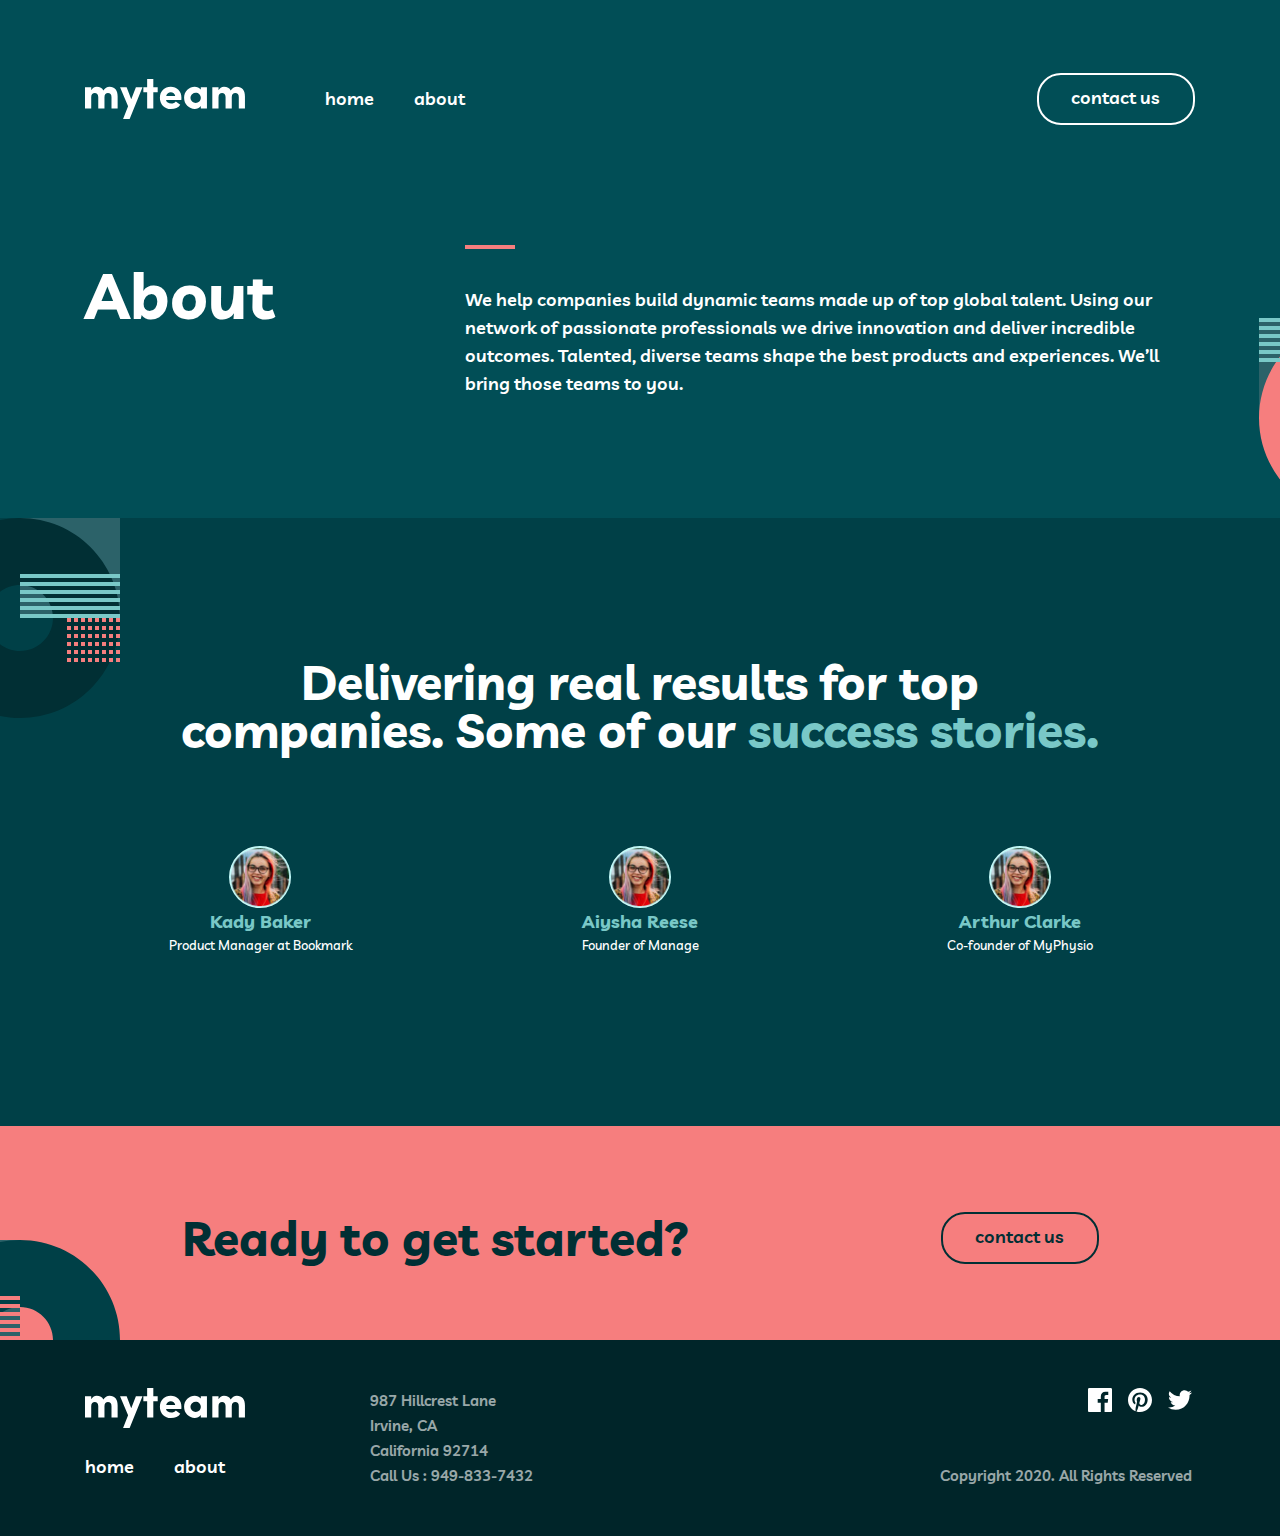
==== about.html @ 5551cfc5 "Add about.html page with header and hero" ====
<!DOCTYPE html>
<html lang="en">
<head>
    <meta charset="UTF-8">
    <meta http-equiv="X-UA-Compatible" content="IE=edge">
    <meta name="viewport" content="width=device-width, initial-scale=1.0">
    <title>Myteam</title>
    
    <!-- STYLES -->
    <link rel="stylesheet" href="css/normalize.css">
    <link rel="stylesheet" href="css/main.css">
</head>
<body>
    
    <!-- Site-header -->
    <header class="site-header">
        <div class="site-header__container container">
            <a class="logo-link" href="index.html">
                <img class="logo" src="img/myteam.svg" alt="Myteam logo" width="160" height="40">
            </a>
            <nav class="sitenav">
                <ul class="sitenav__items">
                    <li class="sitenav__item"><a class="sitenav__link" href="index.html">home</a></li>
                    <li class="sitenav__item"><a class="sitenav__link" href="about.html">about</a></li>
                </ul>
            </nav>
            <a class="btn btn--white" href="contact.html">contact us</a>
        </div>
    </header>
    
    <!-- Hero -->
    <div class="hero hero--about">
        <div class="hero-container hero__container--about container">
            <h1 class="hero__heading hero__heading--about">About</h1>
            <div class="hero__content hero__content--about">
                <hr class=" main-hr main-hr--red main-hr--about">
                <p class="hero__text">We help companies build dynamic teams made up of top global talent. Using our network of passionate professionals we drive innovation and deliver incredible outcomes. Talented, diverse teams shape the best products and experiences. We’ll bring those teams to you.</p>
            </div>
            <img class="hero__light-circle" src="img/light-circle.svg" alt="">
        </div>
    </div>

    <main class="main-content">

        <!-- Team -->
        <section class="reviews">
            <img class="reviews__bg-right" src="img/reviews-bg-left.svg" alt="">
            <img class="reviews__bg-left" src="img/reviews-bg-right.svg" alt="">
            <div class="container">
                <h2 class="reviews__heading">Delivering real results for top companies. Some of our <span class="reviews__blue-text">success stories.</span></h2>
                <ul class="reviews__list">
                    
                    <li class="reviews__item">
                        <img class="reviews__item-img" src="img/kady.jpg" alt="Kady" width="62" height="62" srcset="img/kady.jpg 1x, img/kady@2x.jpg 2x">
                        <h3 class="reviews__item-name">Kady Baker
                            <span class="reviews__item-profession">Product Manager at Bookmark</span>
                        </h3>
                    </li>

                    <li class="reviews__item">
                        <img class="reviews__item-img" src="img/kady.jpg" alt="Kady" width="62" height="62" srcset="img/kady.jpg 1x, img/kady@2x.jpg 2x">
                        <h3 class="reviews__item-name">Aiysha Reese
                            <span class="reviews__item-profession">Founder of Manage</span>
                        </h3>
                    </li>

                    <li class="reviews__item">
                        <img class="reviews__item-img" src="img/kady.jpg" alt="Kady" width="62" height="62" srcset="img/kady.jpg 1x, img/kady@2x.jpg 2x">
                        <h3 class="reviews__item-name">Arthur Clarke
                            <span class="reviews__item-profession">Co-founder of MyPhysio</span>
                        </h3>
                    </li>

                </ul>
            </div>
        </section>

        <!-- Cta -->
        <section class="cta">
            <img class="cta__bg-img" src="img/cta-bg.svg" alt="">
            <div class="cta__container container">
                <h2 class="cta__heading">Ready to get started?</h2>
                <a class="btn btn--black" href="contact.html">contact us</a>
            </div>
        </section>
    </main>
    
    <!-- Footer -->
    <footer class="footer">
        <div class="footer__container container">

            <div class="footer__left">
                <a class="footer__logo-link" href="index.html">
                    <img class="footer__logo" src="img/myteam.svg" alt="Myteam logo" width="160" height="40">
                </a>
                <ul class="footer__nav">
                    <li class="footer__nav-item"><a class="footer__link" href="index.html">home</a></li>
                    <li class="footer__nav-item"><a class="footer__link" href="about.html">about</a></li>
                </ul>
            </div>

            <div class="footer__center">
                <ul class="footer__list">
                    <li class="footer__item">987  Hillcrest Lane</li>
                    <li class="footer__item">Irvine, CA</li>
                    <li class="footer__item">California 92714</li>
                    <li class="footer__item">Call Us : 949-833-7432</li>
                </ul>
            </div>
            
            <div class="footer__right">
                <ul class="footer__socials socials">

                    <li class="socials__item">
                        <a class="socials__link" href="#">
                           <svg class="socials__icon" width="24" height="24" fill="none" xmlns="http://www.w3.org/2000/svg"><path d="M22.675 0H1.325C.593 0 0 .593 0 1.325v21.351C0 23.407.593 24 1.325 24H12.82v-9.294H9.692v-3.622h3.128V8.413c0-3.1 1.893-4.788 4.659-4.788 1.325 0 2.463.099 2.795.143v3.24l-1.918.001c-1.504 0-1.795.715-1.795 1.763v2.313h3.587l-.467 3.622h-3.12V24h6.116c.73 0 1.323-.593 1.323-1.325V1.325C24 .593 23.407 0 22.675 0Z" fill="currentColor"/></svg>   
                        </a>
                    </li>

                    <li class="socials__item">
                        <a class="socials__link" href="#">
                            <svg class="socials__icon" width="24" height="24" fill="none" xmlns="http://www.w3.org/2000/svg"><path d="M12 0C5.373 0 0 5.372 0 12c0 5.084 3.163 9.426 7.627 11.174-.105-.949-.2-2.405.042-3.441.218-.937 1.407-5.965 1.407-5.965s-.359-.719-.359-1.782c0-1.668.967-2.914 2.171-2.914 1.023 0 1.518.769 1.518 1.69 0 1.029-.655 2.568-.994 3.995-.283 1.194.599 2.169 1.777 2.169 2.133 0 3.772-2.249 3.772-5.495 0-2.873-2.064-4.882-5.012-4.882-3.414 0-5.418 2.561-5.418 5.207 0 1.031.397 2.138.893 2.738a.36.36 0 0 1 .083.345l-.333 1.36c-.053.22-.174.267-.402.161-1.499-.698-2.436-2.889-2.436-4.649 0-3.785 2.75-7.262 7.929-7.262 4.163 0 7.398 2.967 7.398 6.931 0 4.136-2.607 7.464-6.227 7.464-1.216 0-2.359-.631-2.75-1.378l-.748 2.853c-.271 1.043-1.002 2.35-1.492 3.146C9.57 23.812 10.763 24 12 24c6.627 0 12-5.373 12-12 0-6.628-5.373-12-12-12Z" fill="currentColor"/></svg>
                        </a>
                    </li>

                    <li class="socials__item">
                        <a class="socials__link" href="#">
                            <svg class="socials__icon" width="24" height="20" fill="none" xmlns="http://www.w3.org/2000/svg"><path d="M24 2.557a9.83 9.83 0 0 1-2.828.775A4.932 4.932 0 0 0 23.337.608a9.864 9.864 0 0 1-3.127 1.195A4.916 4.916 0 0 0 16.616.248c-3.179 0-5.515 2.966-4.797 6.045A13.978 13.978 0 0 1 1.671 1.149a4.93 4.93 0 0 0 1.523 6.574 4.903 4.903 0 0 1-2.229-.616c-.054 2.281 1.581 4.415 3.949 4.89a4.935 4.935 0 0 1-2.224.084 4.928 4.928 0 0 0 4.6 3.419A9.9 9.9 0 0 1 0 17.54a13.94 13.94 0 0 0 7.548 2.212c9.142 0 14.307-7.721 13.995-14.646A10.025 10.025 0 0 0 24 2.557Z" fill="currentColor"/></svg>
                        </a>
                    </li>
                    
                </ul>
                <span class="footer__reserved">Copyright 2020. All Rights Reserved</span>
            </div>
        </div>
    </footer>
</body>
</html>
---- css/main.css ----
:root {
    --midnight-green: #014E56;
    --light--red: #F67E7E;
    --white: #fff;
    --light-blue: #79C8C7;
    --police-blue: #2C6269;
    --sacramento-state-green:  #012F34;
    --dark-green:  #002529;
    --reviews-bg: #004047;
}

/* FONTS */
@font-face {
    font-family: "Livvic";
    font-style: normal;
    font-weight: 500;
    src: url("../fonts/livvic-v13-latin-500.woff2") format("woff2"),
         url("../fonts/livvic-v13-latin-500.woff") format("woff");
    font-display: swap;
}

@font-face {
    font-family: "Livvic";
    font-style: italic;
    font-weight: 500;
    src: url("../fonts/livvic-v13-latin-500italic.woff2") format("woff2"),
         url("../fonts/livvic-v13-latin-500italic.woff") format("woff");
    font-display: swap;
}

@font-face {
    font-family: "Livvic";
    font-style: normal;
    font-weight: 600;
    src: url("../fonts/livvic-v13-latin-600.woff2") format("woff2"),
         url("../fonts/livvic-v13-latin-600.woff") format("woff");
    font-display: swap;
}

@font-face {
    font-family: "Livvic";
    font-style: normal;
    font-weight: 700;
    src: url("../fonts/livvic-v13-latin-700.woff2") format("woff2"),
         url("../fonts/livvic-v13-latin-700.woff") format("woff");
    font-display: swap;
}
  

html {
    height: 100%;
    scroll-behavior: smooth;
    box-sizing: border-box;
}

*,
*::before,
*::after {
    box-sizing: inherit;
}

*:focus {
    outline: 3px dashed var(--white);
    outline-offset: 3px;
}

body {
    display: flex;
    flex-direction: column;
    height: 100%;
    background-color: var(--midnight-green);
    font-family: "Livvic", "Arial", sans-serif;
    font-weight: 600;
    font-size: 15px;
    line-height: 25px;
    color: var(--white);
    overflow-x: hidden;
}

img {
    max-width: 100%;
    height: auto;
}

a {
    display: inline-block;
    text-decoration: none;
}

.container {
    width: 100%;
    max-width: 1150px;
    padding-left: 20px;
    padding-right: 20px;
    margin-left: auto;
    margin-right: auto;
}

.main-content {
    flex-grow: 1;
}

/* Header */
.site-header {
    padding-top: 73px;
    padding-bottom: 73px;
}

.site-header__container {
    display: flex;
    align-items: center;
}

.logo-link {
    display: flex;
    flex-shrink: 0;
    margin-right: 80px;
}

.logo-link:hover {
    opacity: 0.6;
}

.logo {
    width: 160px;
    height: 40px;
}

.sitenav {
    margin-right: auto;
}

.sitenav__items {
    display: flex;
    align-items: center;
    list-style: none;
    margin: 0;
    padding: 0;
}

.sitenav__item {
    flex-shrink: 0;
}

.sitenav__item:not(:last-child) {
    margin-right: 40px;
}


.sitenav__link {
    white-space: nowrap;
    font-size: 18px;
    line-height: 28px;
    color: var(--white);
    transition: color 0.4s ease;
}

.sitenav__link:hover {
    color: var(--light--red);
}

.btn {
    text-align: center;
    font-weight: 600;
    font-size: 18px;
    line-height: 28px;
    background-color: transparent;
    color: var(--white);
    border: 2px solid transparent;
    border-radius: 24px;
    padding: 9px 33px 11px 32px;
    transition: color 0.4s ease,
    background-color 0.4s ease;
}

.btn--white {
    border: 2px solid var(--white);
}

.btn--white:hover {
    background-color: var(--white);
    color: var(--dark-green);
}

.btn--black {
    border: 2px solid var(--sacramento-state-green);
    color: var(--sacramento-state-green);
}

.btn--black:hover {
    background-color: var(--sacramento-state-green);
    color: var(--white);
}

/* Hero */
.hero {
    position: relative;
    z-index: 555;
    padding-top: 56px;
    padding-bottom: 250px;
}

.hero__black-circle {
    position: absolute;
    left: calc(50% - 822px);
    top: 55px;
}

.hero-container {
    display: flex;
    justify-content: space-between;
    align-items: center;
}

.hero__heading {
    width: 620px;
    font-weight: 700;
    font-size: 100px;
    line-height: 100px;
    margin: 0;
    margin-right: 30px;
}

.red-text {
    color: var(--light--red);
}

.hero__content {
    width: 445px;
}

.main-hr {
    display: inline-block;
    width: 50px;
    height: 4px;
    border: 0;
    background-color: var(--light-blue);
    margin-top: 0;
    margin-bottom: 68px;
}

.hero__text {
    font-weight: 600;
    font-size: 18px;
    line-height: 28px;
    margin: 0;
}

.hero__double-circle {
    position: absolute;
    left: calc(50% + 195px);
    bottom: -98px;
    z-index: -555;
}

/* Feature */
.feature {
    position: relative;
    padding-top: 140px;
    padding-bottom: 140px;    
    background-color: var(--sacramento-state-green);
    z-index: 555;
}

.feature__container {
    display: flex;
    justify-content: space-between;
}

.feature__content {
    width: 445px;
}

.main-hr--red {
    background-color: var(--light--red);
    margin-bottom: 46px;
}

.feature__text {
    font-weight: 700;
    font-size: 48px;
    line-height: 48px;
    margin: 0;
}

.feature__list {
    width: 540px;
    padding: 0;
    margin: 0;
    list-style: none;
    margin-top: 58px;
}

.feature__item {
    display: flex;
    align-items: flex-start;
}

.feature__item:not(:last-child) {
    margin-bottom: 32px;
}

.feature__icon {
    width: 72px;
    height: 72px;
    margin-right: 23px;
}

.feature__item-heading {
    margin-top: 0;
    margin-bottom: 16px;
    font-weight: 700;
    font-size: 18px;
    line-height: 28px;
    color: var(--light--red);
}

.feature__item-text {
    opacity: 0.8;
    margin: 0;
}

.featureм__green-circle {
    position: absolute;
    left: calc(50% + 618px);
    bottom: 0;
}

/* Reviews */
.reviews {
    position: relative;
    padding-top: 140px;
    padding-bottom: 140px;
    background-color: var(--reviews-bg);
}

.reviews__bg-left {
    position: absolute;
    top: 0;
    left: calc(50% - 720px);
}

.reviews__bg-right {
    position: absolute;
    right: calc(50% - 720px);
    bottom: -113px;
    z-index: 1;
}

.reviews__heading {
    width: 100%;
    max-width: 932px;
    margin-left: auto;
    margin-right: auto;
    margin-top: 0;
    margin-bottom: 56px;
    font-weight: 700;
    font-size: 48px;
    line-height: 48px;
    text-align: center;
}

.reviews__blue-text {
    color: var(--light-blue);
}

.reviews__list {
    display: flex;
    flex-wrap: wrap;
    align-items: center;
    padding: 0;
    margin: 0;
    list-style: none;
    margin-left: -30px;
    margin-bottom: -30px;
}

.reviews__item {
    position: relative;
    z-index: 555;
    width: 350px;
    padding-top: 36px;
    margin-left: 30px;
    margin-bottom: 30px;
    display: flex;
    flex-direction: column;
    justify-content: center;
    align-items: center;
}

.reviews__scope {
    position: absolute;
    top: 0;
    width: 67px;
    height: 56px;
    z-index: -555;
}

.reviews__item-text {
    margin-top: 0;
    margin-bottom: 24px;
    text-align: center;
}

.reviews__item-name {
    font-weight: 700;
    font-size: 18px;
    line-height: 28px;
    text-align: center;
    color: var(--light-blue);
    margin-top: 0;
    margin-bottom: 32px;
}

.reviews__item-profession {
    display: block;
    font-weight: 500;
    font-size: 13px;
    line-height: 18px;
    text-align: center;
    color: var(--white);
}

.reviews__item-img {
    width: 62px;
    height: 62px;
    border-radius: 50%;
}

/* CTA */
.cta {
    position: relative;
    padding-top: 86px;
    padding-bottom: 76px;
    background-color: var(--light--red);
    z-index: 555;
}

.cta__bg-img {
    position: absolute;
    left: calc(50% - 720px);
    bottom: -100px;
}

.cta__container {
    display: flex;
    justify-content: space-between;
    align-items: center;
    max-width: 957px;
    width: 100%;
    margin-left: auto;
    margin-right: auto;
}

.cta__heading {
    font-weight: 700;
    font-size: 48px;
    line-height: 48px;
    margin: 0;
    color: var(--sacramento-state-green);
}

/* Footer */
.footer {
    background-color: var(--dark-green);
    padding-top: 48px;
    padding-bottom: 48px;
    z-index: 5555;
}

.footer__container {
    display: flex;
    align-items: flex-start;
}

/* Footer-left */
.footer__left {
    display: flex;
    flex-direction: column;
    width: 160px;
    margin-right: 125px;
}

.footer__logo-link {
    display: flex;
    margin-bottom: 25px;
}

.footer__logo {
    width: 160px;
    height: 40px;
}

.footer__logo:hover {
    opacity: 0.8;
}

.footer__nav {
    display: flex;
    flex-wrap: wrap;
    padding: 0;
    margin: 0;
    list-style: none;
}

.footer__nav-item:not(:last-child) {
    margin-right: 40px;
}

.footer__link {
    font-size: 18px;
    line-height: 28px;
    color: var(--white);
}

.footer__link:hover {
    color: var(--light--red);
}

/* Footer-center */
.footer__center {
    width: 445px;
    display: flex;
    margin-right: 125px;
}

.footer__list {
    display: flex;
    flex-direction: column;
    opacity: 0.6;
    list-style: none;
    padding: 0;
    margin: 0;
    margin-right: 30px;
}

/* Footer-right */
.footer__right {
    display: flex;
    flex-direction: column;
    align-items: flex-end;
}

.footer__socials {
    display: flex;
    align-items: center;
    padding: 0;
    margin: 0;
    margin-bottom: 51px;
    list-style: none;
}

.socials__item:not(:last-child) {
    margin-right: 16px;
}

.socials__link {
    display: flex;
}

.socials__icon {
    color: var(--white);
    transition: color 0.4s ease;
}

.socials__icon:hover {
    color: var(--light--red);
}

.footer__reserved {
    white-space: nowrap;
    text-align: right;
    color: var(--white);
    opacity: 0.6;
}

/* About */
.hero--about {
    padding-top: 47px;
    padding-bottom: 120px;
}

.hero__container--about {
    align-items: flex-start;
}

.hero__heading {
    width: 350px;
    font-size: 64px;
}

.hero__content--about {
    width: 730px;
}

.main-hr--about {
    background-color: var(--light--red);
    margin-bottom: 30px;
}

.hero__light-circle {
    position: absolute;
    left: calc(50% + 619px);
    bottom: 0;
    z-index: -555;
}
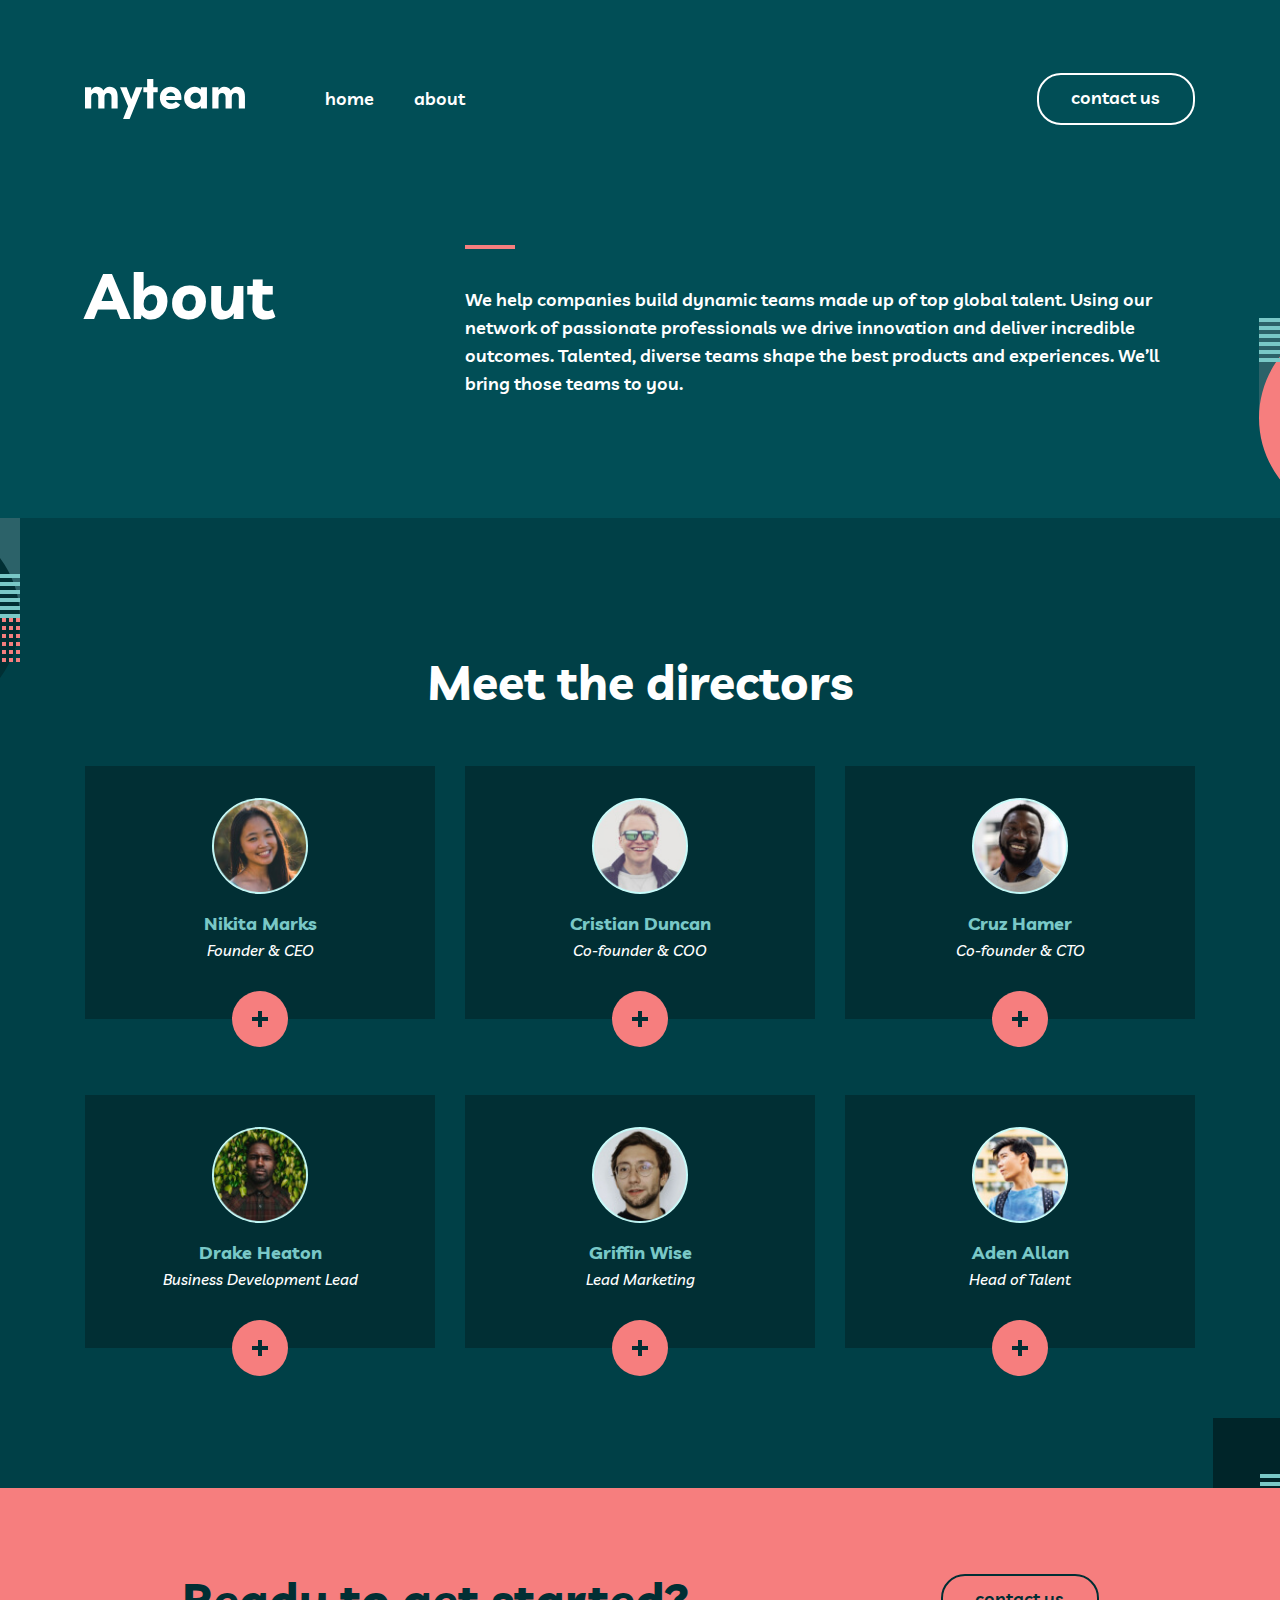
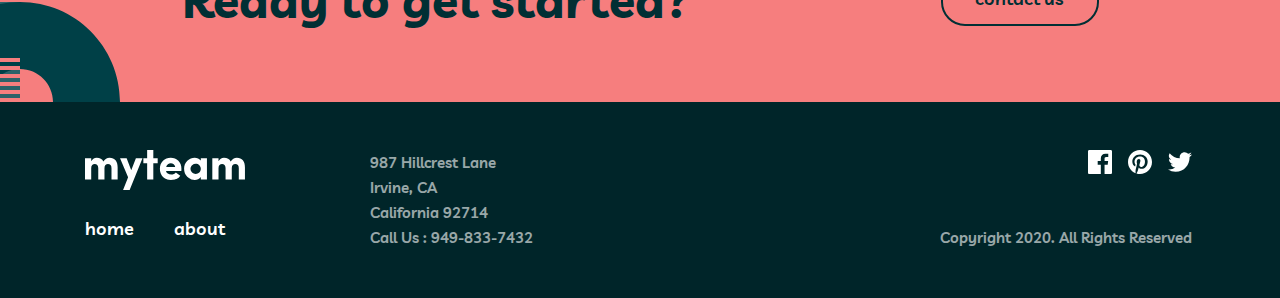
==== commit da9438c7: "Add team section" ====
--- a/about.html
+++ b/about.html
@@ -30,7 +30,7 @@
     
     <!-- Hero -->
     <div class="hero hero--about">
-        <div class="hero-container hero__container--about container">
+        <div class="hero-container hero__container-about container">
             <h1 class="hero__heading hero__heading--about">About</h1>
             <div class="hero__content hero__content--about">
                 <hr class=" main-hr main-hr--red main-hr--about">
@@ -43,32 +43,215 @@
     <main class="main-content">
 
         <!-- Team -->
-        <section class="reviews">
-            <img class="reviews__bg-right" src="img/reviews-bg-left.svg" alt="">
-            <img class="reviews__bg-left" src="img/reviews-bg-right.svg" alt="">
+        <section class="team">
+            <img class="team__bg-right" src="img/reviews-bg-left.svg" alt="">
+            <img class="team__bg-left" src="img/reviews-bg-right.svg" alt="">
             <div class="container">
-                <h2 class="reviews__heading">Delivering real results for top companies. Some of our <span class="reviews__blue-text">success stories.</span></h2>
-                <ul class="reviews__list">
+                <h2 class="team__heading">Meet the directors</h2>
+                <ul class="team__list">
                     
-                    <li class="reviews__item">
-                        <img class="reviews__item-img" src="img/kady.jpg" alt="Kady" width="62" height="62" srcset="img/kady.jpg 1x, img/kady@2x.jpg 2x">
-                        <h3 class="reviews__item-name">Kady Baker
-                            <span class="reviews__item-profession">Product Manager at Bookmark</span>
-                        </h3>
-                    </li>
-
-                    <li class="reviews__item">
-                        <img class="reviews__item-img" src="img/kady.jpg" alt="Kady" width="62" height="62" srcset="img/kady.jpg 1x, img/kady@2x.jpg 2x">
-                        <h3 class="reviews__item-name">Aiysha Reese
-                            <span class="reviews__item-profession">Founder of Manage</span>
-                        </h3>
-                    </li>
-
-                    <li class="reviews__item">
-                        <img class="reviews__item-img" src="img/kady.jpg" alt="Kady" width="62" height="62" srcset="img/kady.jpg 1x, img/kady@2x.jpg 2x">
-                        <h3 class="reviews__item-name">Arthur Clarke
-                            <span class="reviews__item-profession">Co-founder of MyPhysio</span>
-                        </h3>
+                    <!-- Nikita -->
+                    <li class="team__item">
+                        <!-- content -->
+                        <div class="team__item-content">
+                            <img class="team__item-img" src="img/nikita.jpg" alt="Nikita Marks" width="96" height="96" srcset="img/nikita.jpg 1x, img/nikita@2x.jpg 2x">
+                            <h3 class="team__item-name">Nikita Marks
+                                <span class="team__item-profession">Founder & CEO</span>
+                            </h3>
+                            <button class="team__item-btn team__item-btn--red team-js-btn">
+                                <img class="team__item-btn-icon" src="img/plus.svg" alt="">
+                            </button>
+                        </div>
+                        <!-- back -->
+                        <div class="team__item-about team__about team__about--none">
+                            <h3 class="team__item-name team__item-name--back">Nikita Marks</h3>
+                            <p class="team__about-text">“Empowered teams create truly amazing products. Set the north star and let them follow it.”</p>
+                            <ul class="team__about-socials">
+                                <li class="team__about-socials-item">
+                                    <a class="team__about-socials-link" href="#">
+                                        <svg class="team__about-socials-icon" width="24" height="20" fill="none" xmlns="http://www.w3.org/2000/svg"><path d="M24 2.309a9.83 9.83 0 0 1-2.828.775A4.932 4.932 0 0 0 23.337.36a9.864 9.864 0 0 1-3.127 1.195A4.916 4.916 0 0 0 16.616 0c-3.179 0-5.515 2.966-4.797 6.045A13.978 13.978 0 0 1 1.671.901a4.93 4.93 0 0 0 1.523 6.574 4.903 4.903 0 0 1-2.229-.616c-.054 2.281 1.581 4.415 3.949 4.89a4.935 4.935 0 0 1-2.224.084 4.928 4.928 0 0 0 4.6 3.419A9.9 9.9 0 0 1 0 17.292a13.94 13.94 0 0 0 7.548 2.212c9.142 0 14.307-7.721 13.995-14.646A10.025 10.025 0 0 0 24 2.309Z" fill="currentColor"/></svg>
+                                    </a>
+                                </li>
+                                <li class="team__about-socials-item">
+                                    <a class="team__about-socials-link" href="#">
+                                        <svg class="team__about-socials-icon" width="20" height="20" fill="none" xmlns="http://www.w3.org/2000/svg"><path fill-rule="evenodd" clip-rule="evenodd" d="M2 0h16c1.1 0 2 .9 2 2v16c0 1.1-.9 2-2 2H2c-1.1 0-2-.9-2-2V2C0 .9.9 0 2 0Zm4 17V8H3v9h3ZM4.5 6.3c-1 0-1.8-.8-1.8-1.8s.8-1.8 1.8-1.8 1.8.8 1.8 1.8-.8 1.8-1.8 1.8ZM14 17h3v-5.7c0-1.9-1.6-3.5-3.5-3.5-.9 0-2 .6-2.5 1.4V8H8v9h3v-5.3c0-.8.7-1.5 1.5-1.5s1.5.7 1.5 1.5V17Z" fill="currentColor"/></svg>
+                                    </a>
+                                </li>
+                            </ul>
+                            <button class="team__item-btn team__item-btn--blue team-js-back">
+                                <img class="team__item-btn-icon team__item-btn-rotate" src="img/plus.svg" alt="">
+                            </button>
+                        </div>
+                    </li>
+
+                    <!-- Duncan -->
+                    <li class="team__item">
+                        <!-- content -->
+                        <div class="team__item-content">
+                            <img class="team__item-img" src="img/cristian.jpg" alt="Cristian Duncan" width="96" height="96" srcset="img/cristian.jpg 1x, img/cristian@2x.jpg 2x">
+                            <h3 class="team__item-name">Cristian Duncan
+                                <span class="team__item-profession">Co-founder & COO</span>
+                            </h3>
+                            <button class="team__item-btn team__item-btn--red team-js-btn">
+                                <img class="team__item-btn-icon" src="img/plus.svg" alt="">
+                            </button>
+                        </div>
+                        <!-- back -->
+                        <div class="team__item-about team__about team__about--none">
+                            <h3 class="team__item-name team__item-name--back">Cristian Duncan</h3>
+                            <p class="team__about-text">“Empowered teams create truly amazing products. Set the north star and let them follow it.”</p>
+                            <ul class="team__about-socials">
+                                <li class="team__about-socials-item">
+                                    <a class="team__about-socials-link" href="#">
+                                        <svg class="team__about-socials-icon" width="24" height="20" fill="none" xmlns="http://www.w3.org/2000/svg"><path d="M24 2.309a9.83 9.83 0 0 1-2.828.775A4.932 4.932 0 0 0 23.337.36a9.864 9.864 0 0 1-3.127 1.195A4.916 4.916 0 0 0 16.616 0c-3.179 0-5.515 2.966-4.797 6.045A13.978 13.978 0 0 1 1.671.901a4.93 4.93 0 0 0 1.523 6.574 4.903 4.903 0 0 1-2.229-.616c-.054 2.281 1.581 4.415 3.949 4.89a4.935 4.935 0 0 1-2.224.084 4.928 4.928 0 0 0 4.6 3.419A9.9 9.9 0 0 1 0 17.292a13.94 13.94 0 0 0 7.548 2.212c9.142 0 14.307-7.721 13.995-14.646A10.025 10.025 0 0 0 24 2.309Z" fill="currentColor"/></svg>
+                                    </a>
+                                </li>
+                                <li class="team__about-socials-item">
+                                    <a class="team__about-socials-link" href="#">
+                                        <svg class="team__about-socials-icon" width="20" height="20" fill="none" xmlns="http://www.w3.org/2000/svg"><path fill-rule="evenodd" clip-rule="evenodd" d="M2 0h16c1.1 0 2 .9 2 2v16c0 1.1-.9 2-2 2H2c-1.1 0-2-.9-2-2V2C0 .9.9 0 2 0Zm4 17V8H3v9h3ZM4.5 6.3c-1 0-1.8-.8-1.8-1.8s.8-1.8 1.8-1.8 1.8.8 1.8 1.8-.8 1.8-1.8 1.8ZM14 17h3v-5.7c0-1.9-1.6-3.5-3.5-3.5-.9 0-2 .6-2.5 1.4V8H8v9h3v-5.3c0-.8.7-1.5 1.5-1.5s1.5.7 1.5 1.5V17Z" fill="currentColor"/></svg>
+                                    </a>
+                                </li>
+                            </ul>
+                            <button class="team__item-btn team__item-btn--blue team-js-back">
+                                <img class="team__item-btn-icon team__item-btn-rotate" src="img/plus.svg" alt="">
+                            </button>
+                        </div>
+                    </li>
+
+                    <!-- Cruz -->
+                    <li class="team__item">
+                        <!-- content -->
+                        <div class="team__item-content">
+                            <img class="team__item-img" src="img/cruz.jpg" alt="Cruz Hamer" width="96" height="96" srcset="img/cruz.jpg 1x, img/cruz@2x.jpg 2x">
+                            <h3 class="team__item-name">Cruz Hamer
+                                <span class="team__item-profession">Co-founder & CTO</span>
+                            </h3>
+                            <button class="team__item-btn team__item-btn--red team-js-btn">
+                                <img class="team__item-btn-icon" src="img/plus.svg" alt="">
+                            </button>
+                        </div>
+                        <!-- back -->
+                        <div class="team__item-about team__about team__about--none">
+                            <h3 class="team__item-name team__item-name--back">Cruz Hamer</h3>
+                            <p class="team__about-text">“Empowered teams create truly amazing products. Set the north star and let them follow it.”</p>
+                            <ul class="team__about-socials">
+                                <li class="team__about-socials-item">
+                                    <a class="team__about-socials-link" href="#">
+                                        <svg class="team__about-socials-icon" width="24" height="20" fill="none" xmlns="http://www.w3.org/2000/svg"><path d="M24 2.309a9.83 9.83 0 0 1-2.828.775A4.932 4.932 0 0 0 23.337.36a9.864 9.864 0 0 1-3.127 1.195A4.916 4.916 0 0 0 16.616 0c-3.179 0-5.515 2.966-4.797 6.045A13.978 13.978 0 0 1 1.671.901a4.93 4.93 0 0 0 1.523 6.574 4.903 4.903 0 0 1-2.229-.616c-.054 2.281 1.581 4.415 3.949 4.89a4.935 4.935 0 0 1-2.224.084 4.928 4.928 0 0 0 4.6 3.419A9.9 9.9 0 0 1 0 17.292a13.94 13.94 0 0 0 7.548 2.212c9.142 0 14.307-7.721 13.995-14.646A10.025 10.025 0 0 0 24 2.309Z" fill="currentColor"/></svg>
+                                    </a>
+                                </li>
+                                <li class="team__about-socials-item">
+                                    <a class="team__about-socials-link" href="#">
+                                        <svg class="team__about-socials-icon" width="20" height="20" fill="none" xmlns="http://www.w3.org/2000/svg"><path fill-rule="evenodd" clip-rule="evenodd" d="M2 0h16c1.1 0 2 .9 2 2v16c0 1.1-.9 2-2 2H2c-1.1 0-2-.9-2-2V2C0 .9.9 0 2 0Zm4 17V8H3v9h3ZM4.5 6.3c-1 0-1.8-.8-1.8-1.8s.8-1.8 1.8-1.8 1.8.8 1.8 1.8-.8 1.8-1.8 1.8ZM14 17h3v-5.7c0-1.9-1.6-3.5-3.5-3.5-.9 0-2 .6-2.5 1.4V8H8v9h3v-5.3c0-.8.7-1.5 1.5-1.5s1.5.7 1.5 1.5V17Z" fill="currentColor"/></svg>
+                                    </a>
+                                </li>
+                            </ul>
+                            <button class="team__item-btn team__item-btn--blue team-js-back">
+                                <img class="team__item-btn-icon team__item-btn-rotate" src="img/plus.svg" alt="">
+                            </button>
+                        </div>
+                    </li>
+
+                    <!-- Drake -->
+                    <li class="team__item">
+                        <!-- content -->
+                        <div class="team__item-content">
+                            <img class="team__item-img" src="img/drake.jpg" alt="Drake Heaton" width="96" height="96" srcset="img/drake.jpg 1x, img/drake@2x.jpg 2x">
+                            <h3 class="team__item-name">Drake Heaton
+                                <span class="team__item-profession">Business Development Lead</span>
+                            </h3>
+                            <button class="team__item-btn team__item-btn--red team-js-btn">
+                                <img class="team__item-btn-icon" src="img/plus.svg" alt="">
+                            </button>
+                        </div>
+                        <!-- back -->
+                        <div class="team__item-about team__about team__about--none">
+                            <h3 class="team__item-name team__item-name--back">Drake Heaton</h3>
+                            <p class="team__about-text">“Empowered teams create truly amazing products. Set the north star and let them follow it.”</p>
+                            <ul class="team__about-socials">
+                                <li class="team__about-socials-item">
+                                    <a class="team__about-socials-link" href="#">
+                                        <svg class="team__about-socials-icon" width="24" height="20" fill="none" xmlns="http://www.w3.org/2000/svg"><path d="M24 2.309a9.83 9.83 0 0 1-2.828.775A4.932 4.932 0 0 0 23.337.36a9.864 9.864 0 0 1-3.127 1.195A4.916 4.916 0 0 0 16.616 0c-3.179 0-5.515 2.966-4.797 6.045A13.978 13.978 0 0 1 1.671.901a4.93 4.93 0 0 0 1.523 6.574 4.903 4.903 0 0 1-2.229-.616c-.054 2.281 1.581 4.415 3.949 4.89a4.935 4.935 0 0 1-2.224.084 4.928 4.928 0 0 0 4.6 3.419A9.9 9.9 0 0 1 0 17.292a13.94 13.94 0 0 0 7.548 2.212c9.142 0 14.307-7.721 13.995-14.646A10.025 10.025 0 0 0 24 2.309Z" fill="currentColor"/></svg>
+                                    </a>
+                                </li>
+                                <li class="team__about-socials-item">
+                                    <a class="team__about-socials-link" href="#">
+                                        <svg class="team__about-socials-icon" width="20" height="20" fill="none" xmlns="http://www.w3.org/2000/svg"><path fill-rule="evenodd" clip-rule="evenodd" d="M2 0h16c1.1 0 2 .9 2 2v16c0 1.1-.9 2-2 2H2c-1.1 0-2-.9-2-2V2C0 .9.9 0 2 0Zm4 17V8H3v9h3ZM4.5 6.3c-1 0-1.8-.8-1.8-1.8s.8-1.8 1.8-1.8 1.8.8 1.8 1.8-.8 1.8-1.8 1.8ZM14 17h3v-5.7c0-1.9-1.6-3.5-3.5-3.5-.9 0-2 .6-2.5 1.4V8H8v9h3v-5.3c0-.8.7-1.5 1.5-1.5s1.5.7 1.5 1.5V17Z" fill="currentColor"/></svg>
+                                    </a>
+                                </li>
+                            </ul>
+                            <button class="team__item-btn team__item-btn--blue team-js-back">
+                                <img class="team__item-btn-icon team__item-btn-rotate" src="img/plus.svg" alt="">
+                            </button>
+                        </div>
+                    </li>
+
+                    <!-- Griffin -->
+                    <li class="team__item">
+                        <!-- content -->
+                        <div class="team__item-content">
+                            <img class="team__item-img" src="img/griffin.jpg" alt="Griffin Wise" width="96" height="96" srcset="img/griffin.jpg 1x, img/griffin@2x.jpg 2x">
+                            <h3 class="team__item-name">Griffin Wise
+                                <span class="team__item-profession">Lead Marketing</span>
+                            </h3>
+                            <button class="team__item-btn team__item-btn--red team-js-btn">
+                                <img class="team__item-btn-icon" src="img/plus.svg" alt="">
+                            </button>
+                        </div>
+                        <!-- back -->
+                        <div class="team__item-about team__about team__about--none">
+                            <h3 class="team__item-name team__item-name--back">Griffin Wise</h3>
+                            <p class="team__about-text">“Empowered teams create truly amazing products. Set the north star and let them follow it.”</p>
+                            <ul class="team__about-socials">
+                                <li class="team__about-socials-item">
+                                    <a class="team__about-socials-link" href="#">
+                                        <svg class="team__about-socials-icon" width="24" height="20" fill="none" xmlns="http://www.w3.org/2000/svg"><path d="M24 2.309a9.83 9.83 0 0 1-2.828.775A4.932 4.932 0 0 0 23.337.36a9.864 9.864 0 0 1-3.127 1.195A4.916 4.916 0 0 0 16.616 0c-3.179 0-5.515 2.966-4.797 6.045A13.978 13.978 0 0 1 1.671.901a4.93 4.93 0 0 0 1.523 6.574 4.903 4.903 0 0 1-2.229-.616c-.054 2.281 1.581 4.415 3.949 4.89a4.935 4.935 0 0 1-2.224.084 4.928 4.928 0 0 0 4.6 3.419A9.9 9.9 0 0 1 0 17.292a13.94 13.94 0 0 0 7.548 2.212c9.142 0 14.307-7.721 13.995-14.646A10.025 10.025 0 0 0 24 2.309Z" fill="currentColor"/></svg>
+                                    </a>
+                                </li>
+                                <li class="team__about-socials-item">
+                                    <a class="team__about-socials-link" href="#">
+                                        <svg class="team__about-socials-icon" width="20" height="20" fill="none" xmlns="http://www.w3.org/2000/svg"><path fill-rule="evenodd" clip-rule="evenodd" d="M2 0h16c1.1 0 2 .9 2 2v16c0 1.1-.9 2-2 2H2c-1.1 0-2-.9-2-2V2C0 .9.9 0 2 0Zm4 17V8H3v9h3ZM4.5 6.3c-1 0-1.8-.8-1.8-1.8s.8-1.8 1.8-1.8 1.8.8 1.8 1.8-.8 1.8-1.8 1.8ZM14 17h3v-5.7c0-1.9-1.6-3.5-3.5-3.5-.9 0-2 .6-2.5 1.4V8H8v9h3v-5.3c0-.8.7-1.5 1.5-1.5s1.5.7 1.5 1.5V17Z" fill="currentColor"/></svg>
+                                    </a>
+                                </li>
+                            </ul>
+                            <button class="team__item-btn team__item-btn--blue team-js-back">
+                                <img class="team__item-btn-icon team__item-btn-rotate" src="img/plus.svg" alt="">
+                            </button>
+                        </div>
+                    </li>
+
+                    <!-- Aden -->
+                    <li class="team__item">
+                        <!-- content -->
+                        <div class="team__item-content">
+                            <img class="team__item-img" src="img/aden.jpg" alt="Aden Allan" width="96" height="96" srcset="img/aden.jpg 1x, img/aden@2x.jpg 2x">
+                            <h3 class="team__item-name">Aden Allan
+                                <span class="team__item-profession">Head of Talent</span>
+                            </h3>
+                            <button class="team__item-btn team__item-btn--red team-js-btn">
+                                <img class="team__item-btn-icon" src="img/plus.svg" alt="">
+                            </button>
+                        </div>
+                        <!-- back -->
+                        <div class="team__item-about team__about team__about--none">
+                            <h3 class="team__item-name team__item-name--back">Aden Allan</h3>
+                            <p class="team__about-text">“Empowered teams create truly amazing products. Set the north star and let them follow it.”</p>
+                            <ul class="team__about-socials">
+                                <li class="team__about-socials-item">
+                                    <a class="team__about-socials-link" href="#">
+                                        <svg class="team__about-socials-icon" width="24" height="20" fill="none" xmlns="http://www.w3.org/2000/svg"><path d="M24 2.309a9.83 9.83 0 0 1-2.828.775A4.932 4.932 0 0 0 23.337.36a9.864 9.864 0 0 1-3.127 1.195A4.916 4.916 0 0 0 16.616 0c-3.179 0-5.515 2.966-4.797 6.045A13.978 13.978 0 0 1 1.671.901a4.93 4.93 0 0 0 1.523 6.574 4.903 4.903 0 0 1-2.229-.616c-.054 2.281 1.581 4.415 3.949 4.89a4.935 4.935 0 0 1-2.224.084 4.928 4.928 0 0 0 4.6 3.419A9.9 9.9 0 0 1 0 17.292a13.94 13.94 0 0 0 7.548 2.212c9.142 0 14.307-7.721 13.995-14.646A10.025 10.025 0 0 0 24 2.309Z" fill="currentColor"/></svg>
+                                    </a>
+                                </li>
+                                <li class="team__about-socials-item">
+                                    <a class="team__about-socials-link" href="#">
+                                        <svg class="team__about-socials-icon" width="20" height="20" fill="none" xmlns="http://www.w3.org/2000/svg"><path fill-rule="evenodd" clip-rule="evenodd" d="M2 0h16c1.1 0 2 .9 2 2v16c0 1.1-.9 2-2 2H2c-1.1 0-2-.9-2-2V2C0 .9.9 0 2 0Zm4 17V8H3v9h3ZM4.5 6.3c-1 0-1.8-.8-1.8-1.8s.8-1.8 1.8-1.8 1.8.8 1.8 1.8-.8 1.8-1.8 1.8ZM14 17h3v-5.7c0-1.9-1.6-3.5-3.5-3.5-.9 0-2 .6-2.5 1.4V8H8v9h3v-5.3c0-.8.7-1.5 1.5-1.5s1.5.7 1.5 1.5V17Z" fill="currentColor"/></svg>
+                                    </a>
+                                </li>
+                            </ul>
+                            <button class="team__item-btn team__item-btn--blue team-js-back">
+                                <img class="team__item-btn-icon team__item-btn-rotate" src="img/plus.svg" alt="">
+                            </button>
+                        </div>
                     </li>
 
                 </ul>
@@ -134,5 +317,7 @@
             </div>
         </div>
     </footer>
+
+    <script src="main.js"></script>
 </body>
 </html>--- a/css/main.css
+++ b/css/main.css
@@ -580,7 +580,7 @@
     padding-bottom: 120px;
 }
 
-.hero__container--about {
+.hero__container-about {
     align-items: flex-start;
 }
 
@@ -605,4 +605,192 @@
     z-index: -555;
 }
 
-
+/* team */
+.team {
+    position: relative;
+    padding-top: 140px;
+    padding-bottom: 140px;
+    background-color: var(--reviews-bg)
+}
+
+.team__bg-left {
+    position: absolute;
+    top: 0;
+    left: calc(50% - 820px);
+}
+
+.team__bg-right {
+    position: absolute;
+    right: calc(50% - 720px);
+    bottom: -30px;
+    z-index: 1;
+}
+
+.team__heading {
+    width: 100%;
+    max-width: 920px;
+    margin-left: auto;
+    margin-right: auto;
+    margin-top: 0;
+    margin-bottom: 60px;
+    font-weight: 700;
+    font-size: 48px;
+    line-height: 48px;
+    text-align: center;
+}
+
+.team__list {
+    display: flex;
+    flex-wrap: wrap;
+    align-items: center;
+    padding: 0;
+    margin: 0;
+    list-style: none;
+    margin-left: -30px;
+    margin-bottom: -76px;
+}
+
+.team__item {
+    position: relative;
+    width: 350px;
+    margin-left: 30px;
+    margin-bottom: 76px;
+    display: flex;
+    flex-direction: column;
+    justify-content: center;
+    align-items: center;
+    background-color: var(--sacramento-state-green);
+}
+
+/* Tab-item-content */
+.team__item-content {
+    width: 302px;
+    display: flex;
+    flex-direction: column;
+    align-items: center;
+    justify-content: center;
+    padding: 32px 24px 56px;
+}
+
+.team__item-content--none {
+    display: none;
+}
+
+.team__item-img {
+    width: 96px;
+    height: 96px;
+    border-radius: 50%;
+    margin-bottom: 16px;
+}
+
+.team__item-name {
+    font-weight: 700;
+    font-size: 18px;
+    line-height: 28px;
+    text-align: center;
+    color: var(--light-blue);
+    margin: 0;
+
+}
+
+.team__item-profession {
+    display: block;
+    font-size: 15px;
+    line-height: 25px;
+    font-weight: 500;
+    font-style: italic;
+    text-align: center;
+    color: var(--white);
+}
+
+.team__item-btn {
+    display: flex;
+    justify-content: center;
+    position: absolute;
+    bottom: -28px;
+    width: 56px;
+    height: 56px;
+    padding: 20px;
+    border-radius: 50%;
+    border: none;
+    transition: background-color 0.4s ease;
+}
+
+.team__item-btn--red {
+    background-color: var(--light--red);
+}
+
+.team__item-btn--red:hover {
+    background-color: var(--light-blue);
+}
+
+.team__item-btn-icon {
+    width: 16px;
+    height: 16px;
+}
+
+/* Back */
+.team__about {
+    width: 302px;
+    display: flex;
+    flex-direction: column;
+    align-items: center;
+    justify-content: center;
+    padding: 35px 24px 63px;
+}
+
+.team__about--none {
+    display: none;
+}
+
+.team__item-name--back {
+    margin-bottom: 8px;
+}
+
+.team__about-text {
+    text-align: center;
+    margin-top: 0;
+    margin-bottom: 24px;
+}
+
+.team__about-socials {
+    display: flex;
+    align-items: center;
+    padding: 0;
+    margin: 0;
+    list-style: none;
+}
+
+.team__about-socials-item:not(:last-child) {
+    margin-right: 16px;
+}
+
+.team__about-socials-link {
+    display: flex;
+}
+
+.team__about-socials-icon {
+    width: 24px;
+    height: 20px;
+    color: var(--white);
+    transition: color 0.4s ease;
+}
+
+.team__about-socials-icon:hover {
+    color: var(--light--red);
+}
+
+.team__item-btn--blue {
+    background-color: var(--light-blue);
+}
+
+.team__item-btn--blue:hover {
+    background-color: var(--light--red);
+}
+
+.team__item-btn-rotate {
+    transform: rotate(45deg);
+}
+
+
+
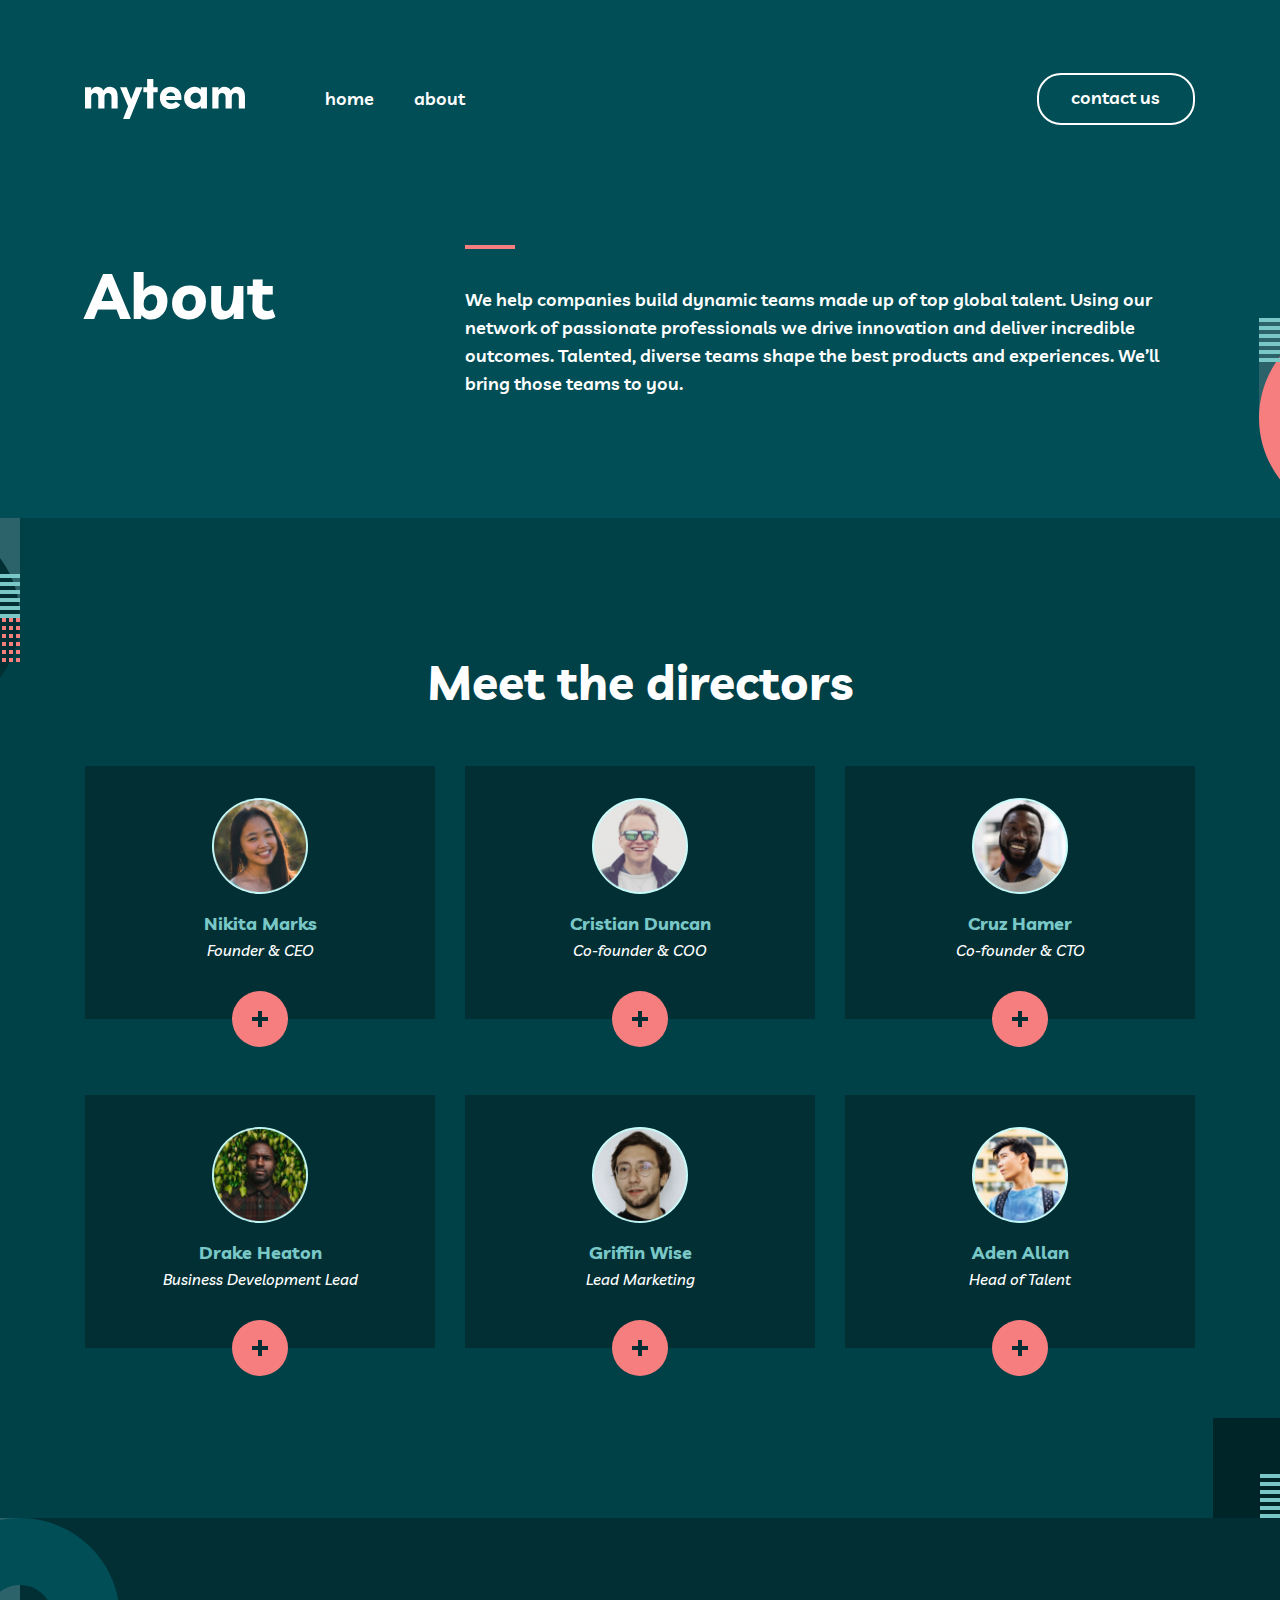
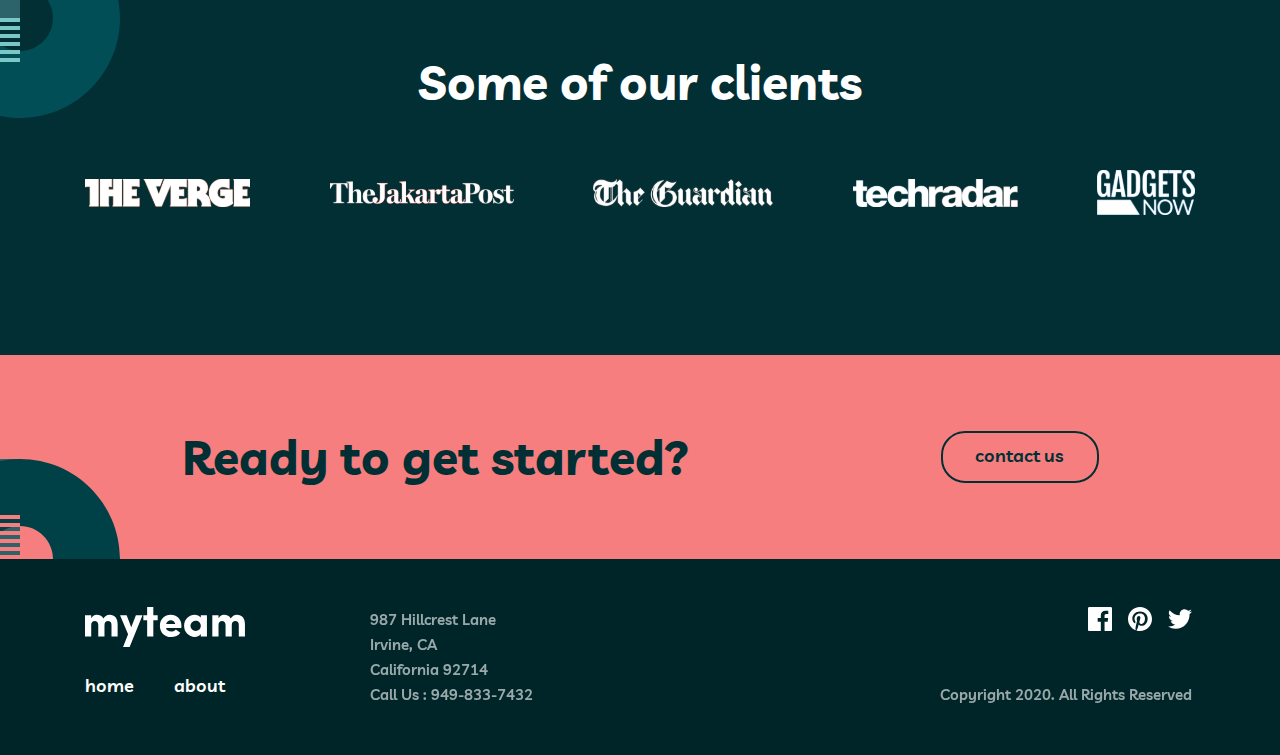
==== commit 09d2b864: "Add section section clients" ====
--- a/about.html
+++ b/about.html
@@ -258,6 +258,34 @@
             </div>
         </section>
 
+        <section class="clients">
+            <img class="clients__circle" src="img/clients-circle.svg" alt="">
+            <div class="container">
+                <h2 class="clients__heading">Some of our clients</h2>
+                <ul class="clients__list">
+                    <li class="clients__item">
+                        <img class="clients__item-img" src="img/the-verge.svg" alt="The Verge logo">
+                    </li>
+
+                    <li class="clients__item">
+                        <img class="clients__item-img" src="img/the-jakarta-post.svg" alt="The Jakarta Post">
+                    </li>
+
+                    <li class="clients__item">
+                        <img class="clients__item-img" src="img/the-guardian.svg" alt="The Guardian">
+                    </li>
+
+                    <li class="clients__item">
+                        <img class="clients__item-img" src="img/techradar.svg" alt="Techradar">
+                    </li>
+
+                    <li class="clients__item">
+                        <img class="clients__item-img" src="img/gadgets-now.svg" alt="Gadgets">
+                    </li>
+                </ul>
+            </div>
+        </section>
+
         <!-- Cta -->
         <section class="cta">
             <img class="cta__bg-img" src="img/cta-bg.svg" alt="">
@@ -266,6 +294,7 @@
                 <a class="btn btn--black" href="contact.html">contact us</a>
             </div>
         </section>
+
     </main>
     
     <!-- Footer -->
--- a/css/main.css
+++ b/css/main.css
@@ -320,7 +320,7 @@
     margin: 0;
 }
 
-.featureм__green-circle {
+.feature__green-circle {
     position: absolute;
     left: calc(50% + 618px);
     bottom: 0;
@@ -330,7 +330,7 @@
 .reviews {
     position: relative;
     padding-top: 140px;
-    padding-bottom: 140px;
+    padding-bottom: 150px;
     background-color: var(--reviews-bg);
 }
 
@@ -343,7 +343,7 @@
 .reviews__bg-right {
     position: absolute;
     right: calc(50% - 720px);
-    bottom: -113px;
+    bottom: -100px;
     z-index: 1;
 }
 
@@ -430,7 +430,7 @@
 /* CTA */
 .cta {
     position: relative;
-    padding-top: 86px;
+    padding-top: 76px;
     padding-bottom: 76px;
     background-color: var(--light--red);
     z-index: 555;
@@ -609,21 +609,23 @@
 .team {
     position: relative;
     padding-top: 140px;
-    padding-bottom: 140px;
-    background-color: var(--reviews-bg)
+    padding-bottom: 170px;
+    background-color: var(--reviews-bg);
+    z-index: 555;
 }
 
 .team__bg-left {
     position: absolute;
     top: 0;
     left: calc(50% - 820px);
+    z-index: -555;
 }
 
 .team__bg-right {
     position: absolute;
     right: calc(50% - 720px);
-    bottom: -30px;
-    z-index: 1;
+    bottom: 0;
+    z-index: -333;
 }
 
 .team__heading {
@@ -792,5 +794,49 @@
     transform: rotate(45deg);
 }
 
-
-
+/* Clients */
+.clients {
+    position: relative;
+    padding-top: 140px;
+    padding-bottom: 140px;
+    background-color: var(--sacramento-state-green);
+    z-index: 666;
+}
+
+.clients__circle {
+    position: absolute;
+    top: 0;
+    left: calc(50% - 720px);
+}
+
+.clients__heading {
+    font-weight: 700;
+    font-size: 48px;
+    line-height: 48px;
+    text-align: center;
+    margin-top: 0;
+    margin-bottom: 64px;
+}
+
+.clients__list {
+    display: flex;
+    flex-wrap: wrap;
+    align-items: center;
+    padding: 0;
+    margin: 0;
+    list-style: none;
+    margin-left: -79.5px;
+    margin-bottom: -80px;
+}
+
+.clients__item {
+    margin-left: 79.5px;
+    margin-bottom: 80px;
+}
+
+.clients__item-img {
+    display: block;
+}
+
+
+
